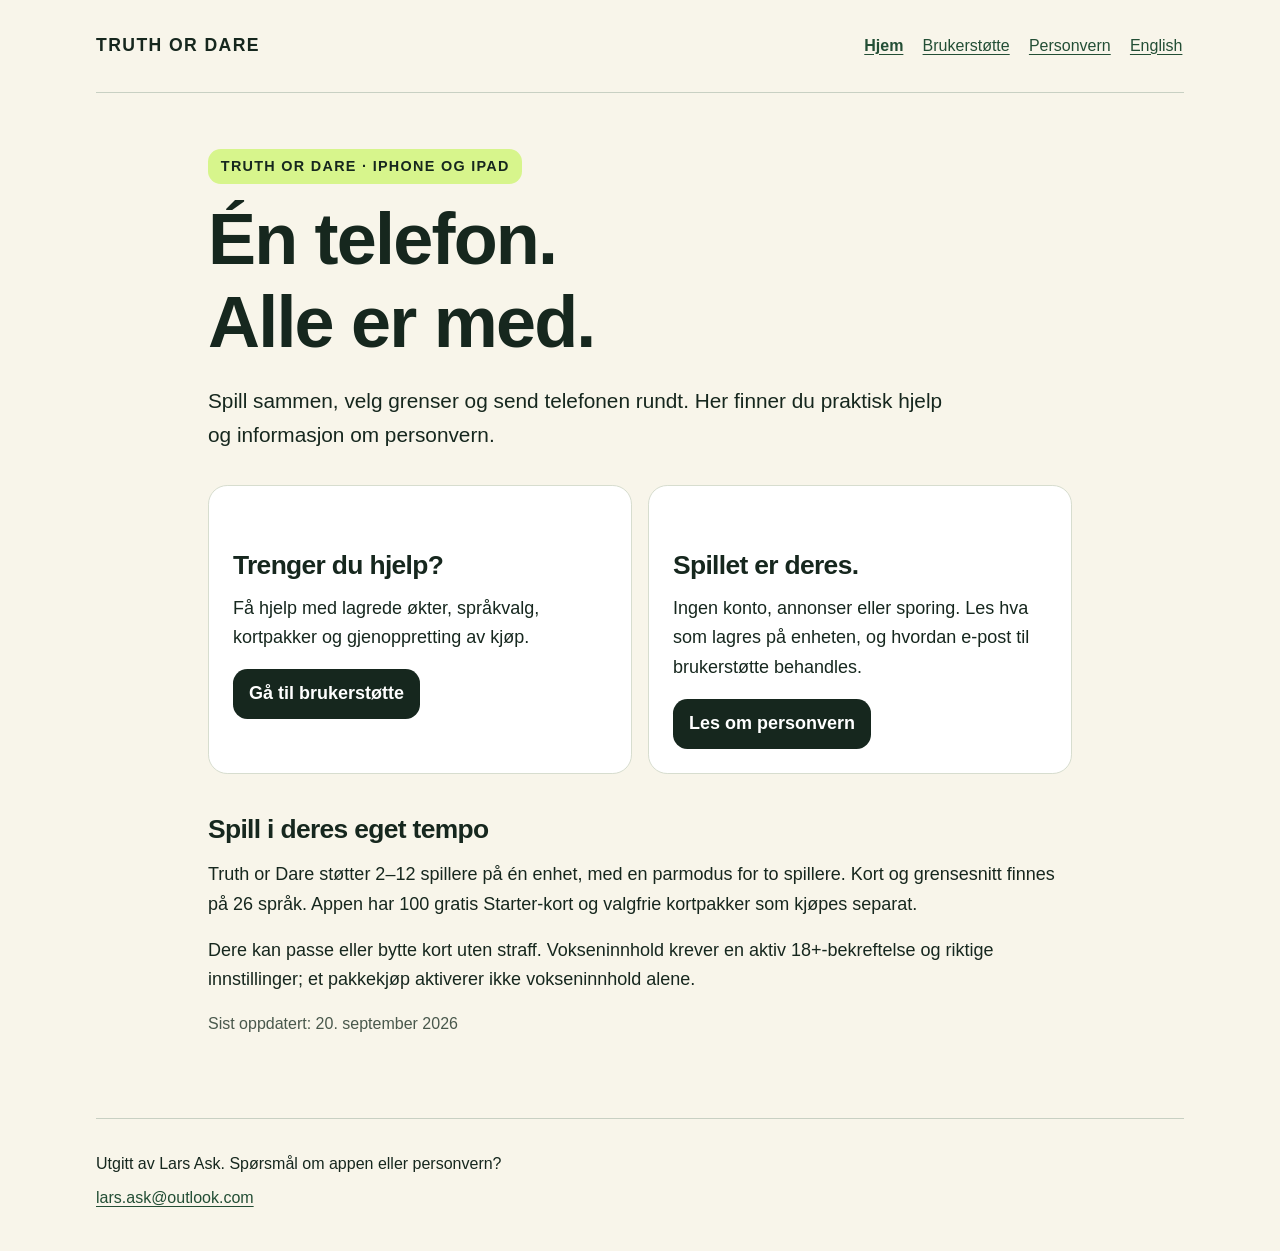
==== nb/index.html @ 449d5e28 "Publish English and Norwegian support and privacy pages" ====
<!doctype html>
<html lang="nb">
<head>
<meta charset="utf-8">
<meta name="viewport" content="width=device-width, initial-scale=1">
<meta name="description" content="Brukerstøtte og personvern for Truth or Dare på iPhone og iPad.">
<meta name="theme-color" content="#16271e">
<title>Truth or Dare · Brukerstøtte og personvern</title>
<link rel="stylesheet" href="../style.css">
<link rel="alternate" hreflang="en" href="../index.html">
</head>
<body>
<a class="skip" href="#main">Hopp til innholdet</a>
<header><a class="brand" href="index.html">TRUTH OR DARE</a><nav aria-label="Hovedmeny"><a href="index.html" aria-current="page">Hjem</a><a href="support.html">Brukerstøtte</a><a href="privacy.html">Personvern</a><a href="../index.html" lang="en" hreflang="en">English</a></nav></header>
<main id="main"><p class="eyebrow"><span class="badge">Truth or Dare · iPhone og iPad</span></p><h1>Én telefon.<br>Alle er med.</h1><p class="lead">Spill sammen, velg grenser og send telefonen rundt. Her finner du praktisk hjelp og informasjon om personvern.</p><div class="cards"><section class="card"><h2>Trenger du hjelp?</h2><p>Få hjelp med lagrede økter, språkvalg, kortpakker og gjenoppretting av kjøp.</p><a class="button" href="support.html">Gå til brukerstøtte</a></section><section class="card"><h2>Spillet er deres.</h2><p>Ingen konto, annonser eller sporing. Les hva som lagres på enheten, og hvordan e-post til brukerstøtte behandles.</p><a class="button" href="privacy.html">Les om personvern</a></section></div><h2>Spill i deres eget tempo</h2><p>Truth or Dare støtter 2–12 spillere på én enhet, med en parmodus for to spillere. Kort og grensesnitt finnes på 26 språk. Appen har 100 gratis Starter-kort og valgfrie kortpakker som kjøpes separat.</p><p>Dere kan passe eller bytte kort uten straff. Vokseninnhold krever en aktiv 18+-bekreftelse og riktige innstillinger; et pakkekjøp aktiverer ikke vokseninnhold alene.</p><p class="updated">Sist oppdatert: 20. september 2026</p></main>
<footer><p>Utgitt av Lars Ask. Spørsmål om appen eller personvern?</p><a href="mailto:lars.ask@outlook.com">lars.ask@outlook.com</a></footer>
</body>
</html>
---- style.css ----
*{box-sizing:border-box}html{color-scheme:light}body{margin:0;background:#f8f5ea;color:#16271e;font:1.125rem/1.65 -apple-system,BlinkMacSystemFont,"Segoe UI",sans-serif}a{color:#234e35;text-underline-offset:.2em;overflow-wrap:anywhere}a:hover{text-decoration-thickness:.15em}a:focus-visible{outline:3px solid #234e35;outline-offset:5px;border-radius:3px}header,main,footer{width:min(100% - 2.5rem,68rem);margin-inline:auto}header{display:flex;align-items:center;justify-content:space-between;gap:1rem;flex-wrap:wrap;padding-block:1.5rem;border-bottom:1px solid #c8d0c3}.brand{font-size:1.1rem;font-weight:850;letter-spacing:.08em;color:inherit;text-decoration:none}nav{display:flex;gap:.35rem 1rem;align-items:center;flex-wrap:wrap}nav a{display:inline-flex;align-items:center;min-height:44px;padding:.3rem .1rem;font-size:1rem}nav [aria-current]{font-weight:750}main{max-width:54rem;padding-block:3.5rem 4rem}.eyebrow{font-size:.9rem;font-weight:750;letter-spacing:.09em;text-transform:uppercase;margin:0 0 .9rem}.badge{display:inline-block;padding:.35rem .8rem;background:#d7f58c;border-radius:.8rem}h1,h2,h3{line-height:1.15;letter-spacing:-.025em;text-wrap:balance}h1{font-size:clamp(2.25rem,7vw,4.5rem);margin:.3rem 0 1.25rem}h2{font-size:1.65rem;margin:2.5rem 0 .85rem}h3{font-size:1.2rem;margin:0 0 .65rem}.lead{font-size:1.3rem;max-width:46rem}.cards{display:grid;grid-template-columns:repeat(auto-fit,minmax(min(100%,18rem),1fr));gap:1rem;margin-block:2rem}.card{background:#fff;border:1px solid #d7ddcf;border-radius:1.2rem;padding:1.5rem}.card p{margin:.5rem 0 1rem}.button{display:inline-flex;align-items:center;justify-content:center;min-height:48px;padding:.65rem 1rem;border-radius:.9rem;background:#16271e;color:#fff;font-weight:700;text-decoration:none;text-align:center}.notice{padding:1.2rem 1.4rem;border-left:4px solid #54715c;background:#edf1e6;border-radius:0 .7rem .7rem 0}.updated{font-size:1rem;color:#49584c}li{padding-left:.2rem;margin-block:.45rem}p{margin:1rem 0}footer{border-top:1px solid #c8d0c3;padding-block:1.5rem 2.5rem;font-size:1rem}footer p{margin:.5rem 0}.skip{position:absolute;left:1rem;top:-10rem;padding:.65rem 1rem;background:#fff;color:#16271e;z-index:10}.skip:focus{top:1rem}@media(max-width:34rem){header{align-items:flex-start}main{padding-top:2.5rem}header,main,footer{width:calc(100% - 2rem)}nav{gap:.25rem .8rem}.lead{font-size:1.15rem}}@media print{body{background:#fff;color:#000}header,footer,.skip{display:none}main{width:100%;padding:0}.card{break-inside:avoid}a{color:inherit}}
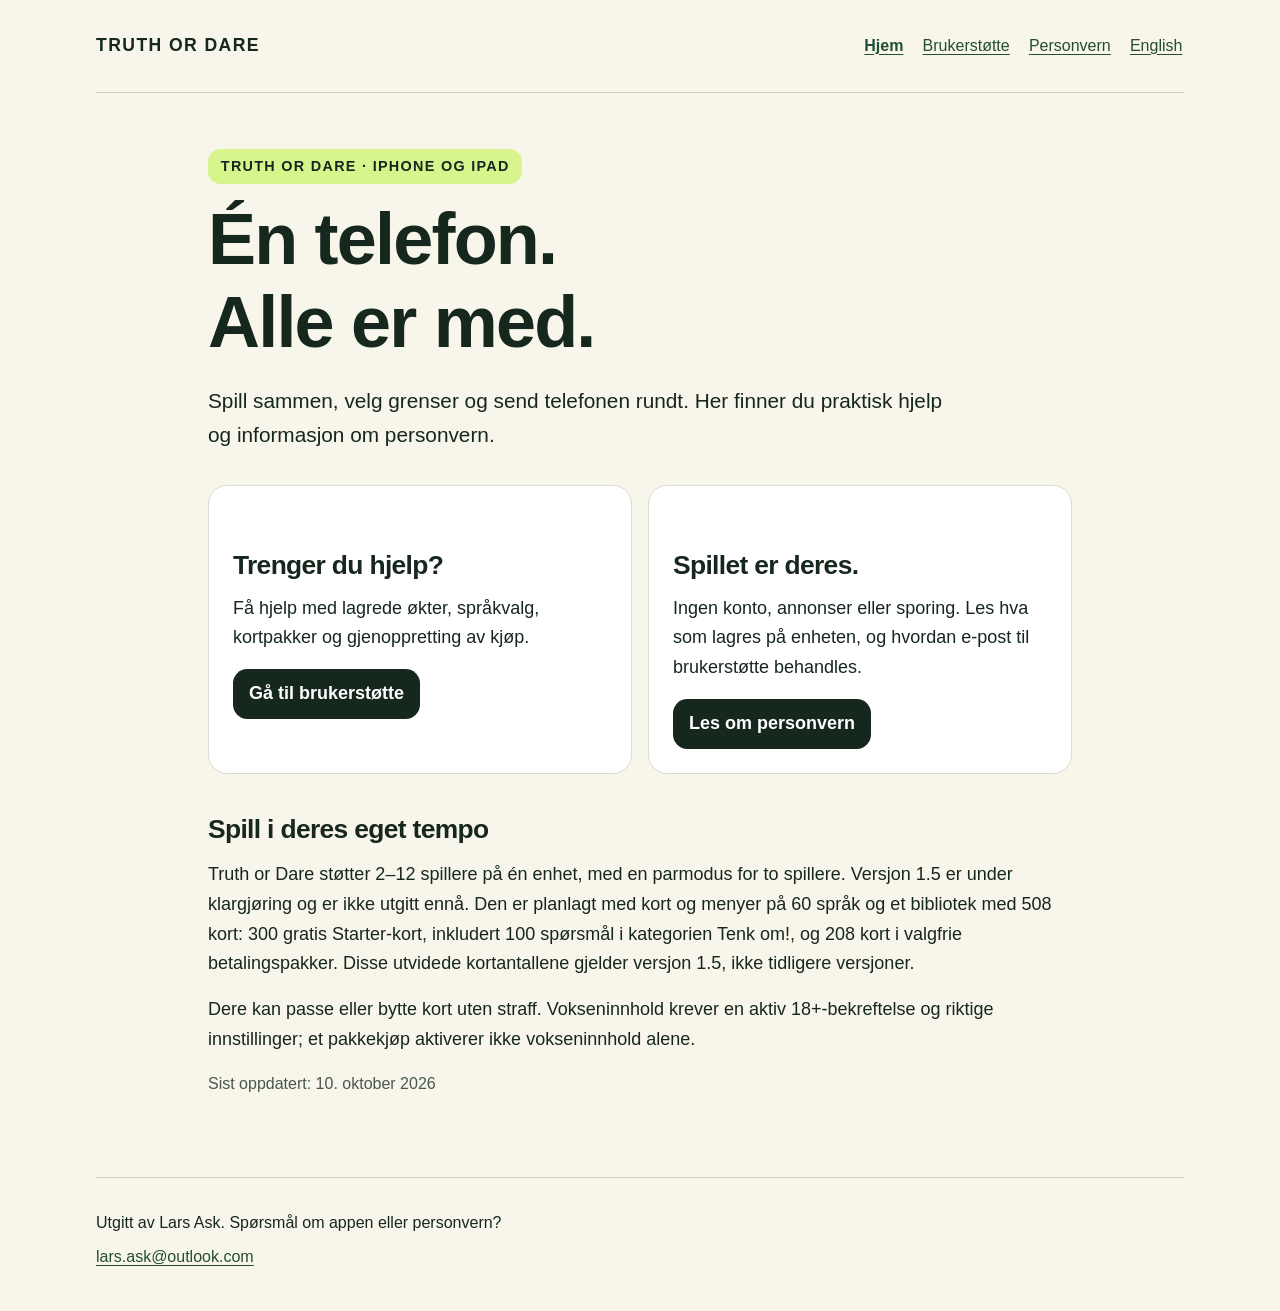
==== commit f46eea13: "Prepare bilingual support pages for upcoming Truth or Dare 1.5 Describe the planned 508-card, 60-lan" ====
--- a/nb/index.html
+++ b/nb/index.html
@@ -12,7 +12,7 @@
 <body>
 <a class="skip" href="#main">Hopp til innholdet</a>
 <header><a class="brand" href="index.html">TRUTH OR DARE</a><nav aria-label="Hovedmeny"><a href="index.html" aria-current="page">Hjem</a><a href="support.html">Brukerstøtte</a><a href="privacy.html">Personvern</a><a href="../index.html" lang="en" hreflang="en">English</a></nav></header>
-<main id="main"><p class="eyebrow"><span class="badge">Truth or Dare · iPhone og iPad</span></p><h1>Én telefon.<br>Alle er med.</h1><p class="lead">Spill sammen, velg grenser og send telefonen rundt. Her finner du praktisk hjelp og informasjon om personvern.</p><div class="cards"><section class="card"><h2>Trenger du hjelp?</h2><p>Få hjelp med lagrede økter, språkvalg, kortpakker og gjenoppretting av kjøp.</p><a class="button" href="support.html">Gå til brukerstøtte</a></section><section class="card"><h2>Spillet er deres.</h2><p>Ingen konto, annonser eller sporing. Les hva som lagres på enheten, og hvordan e-post til brukerstøtte behandles.</p><a class="button" href="privacy.html">Les om personvern</a></section></div><h2>Spill i deres eget tempo</h2><p>Truth or Dare støtter 2–12 spillere på én enhet, med en parmodus for to spillere. Kort og grensesnitt finnes på 26 språk. Appen har 100 gratis Starter-kort og valgfrie kortpakker som kjøpes separat.</p><p>Dere kan passe eller bytte kort uten straff. Vokseninnhold krever en aktiv 18+-bekreftelse og riktige innstillinger; et pakkekjøp aktiverer ikke vokseninnhold alene.</p><p class="updated">Sist oppdatert: 20. september 2026</p></main>
+<main id="main"><p class="eyebrow"><span class="badge">Truth or Dare · iPhone og iPad</span></p><h1>Én telefon.<br>Alle er med.</h1><p class="lead">Spill sammen, velg grenser og send telefonen rundt. Her finner du praktisk hjelp og informasjon om personvern.</p><div class="cards"><section class="card"><h2>Trenger du hjelp?</h2><p>Få hjelp med lagrede økter, språkvalg, kortpakker og gjenoppretting av kjøp.</p><a class="button" href="support.html">Gå til brukerstøtte</a></section><section class="card"><h2>Spillet er deres.</h2><p>Ingen konto, annonser eller sporing. Les hva som lagres på enheten, og hvordan e-post til brukerstøtte behandles.</p><a class="button" href="privacy.html">Les om personvern</a></section></div><h2>Spill i deres eget tempo</h2><p>Truth or Dare støtter 2–12 spillere på én enhet, med en parmodus for to spillere. Versjon 1.5 er under klargjøring og er ikke utgitt ennå. Den er planlagt med kort og menyer på 60 språk og et bibliotek med 508 kort: 300 gratis Starter-kort, inkludert 100 spørsmål i kategorien Tenk om!, og 208 kort i valgfrie betalingspakker. Disse utvidede kortantallene gjelder versjon 1.5, ikke tidligere versjoner.</p><p>Dere kan passe eller bytte kort uten straff. Vokseninnhold krever en aktiv 18+-bekreftelse og riktige innstillinger; et pakkekjøp aktiverer ikke vokseninnhold alene.</p><p class="updated">Sist oppdatert: 10. oktober 2026</p></main>
 <footer><p>Utgitt av Lars Ask. Spørsmål om appen eller personvern?</p><a href="mailto:lars.ask@outlook.com">lars.ask@outlook.com</a></footer>
 </body>
 </html>
